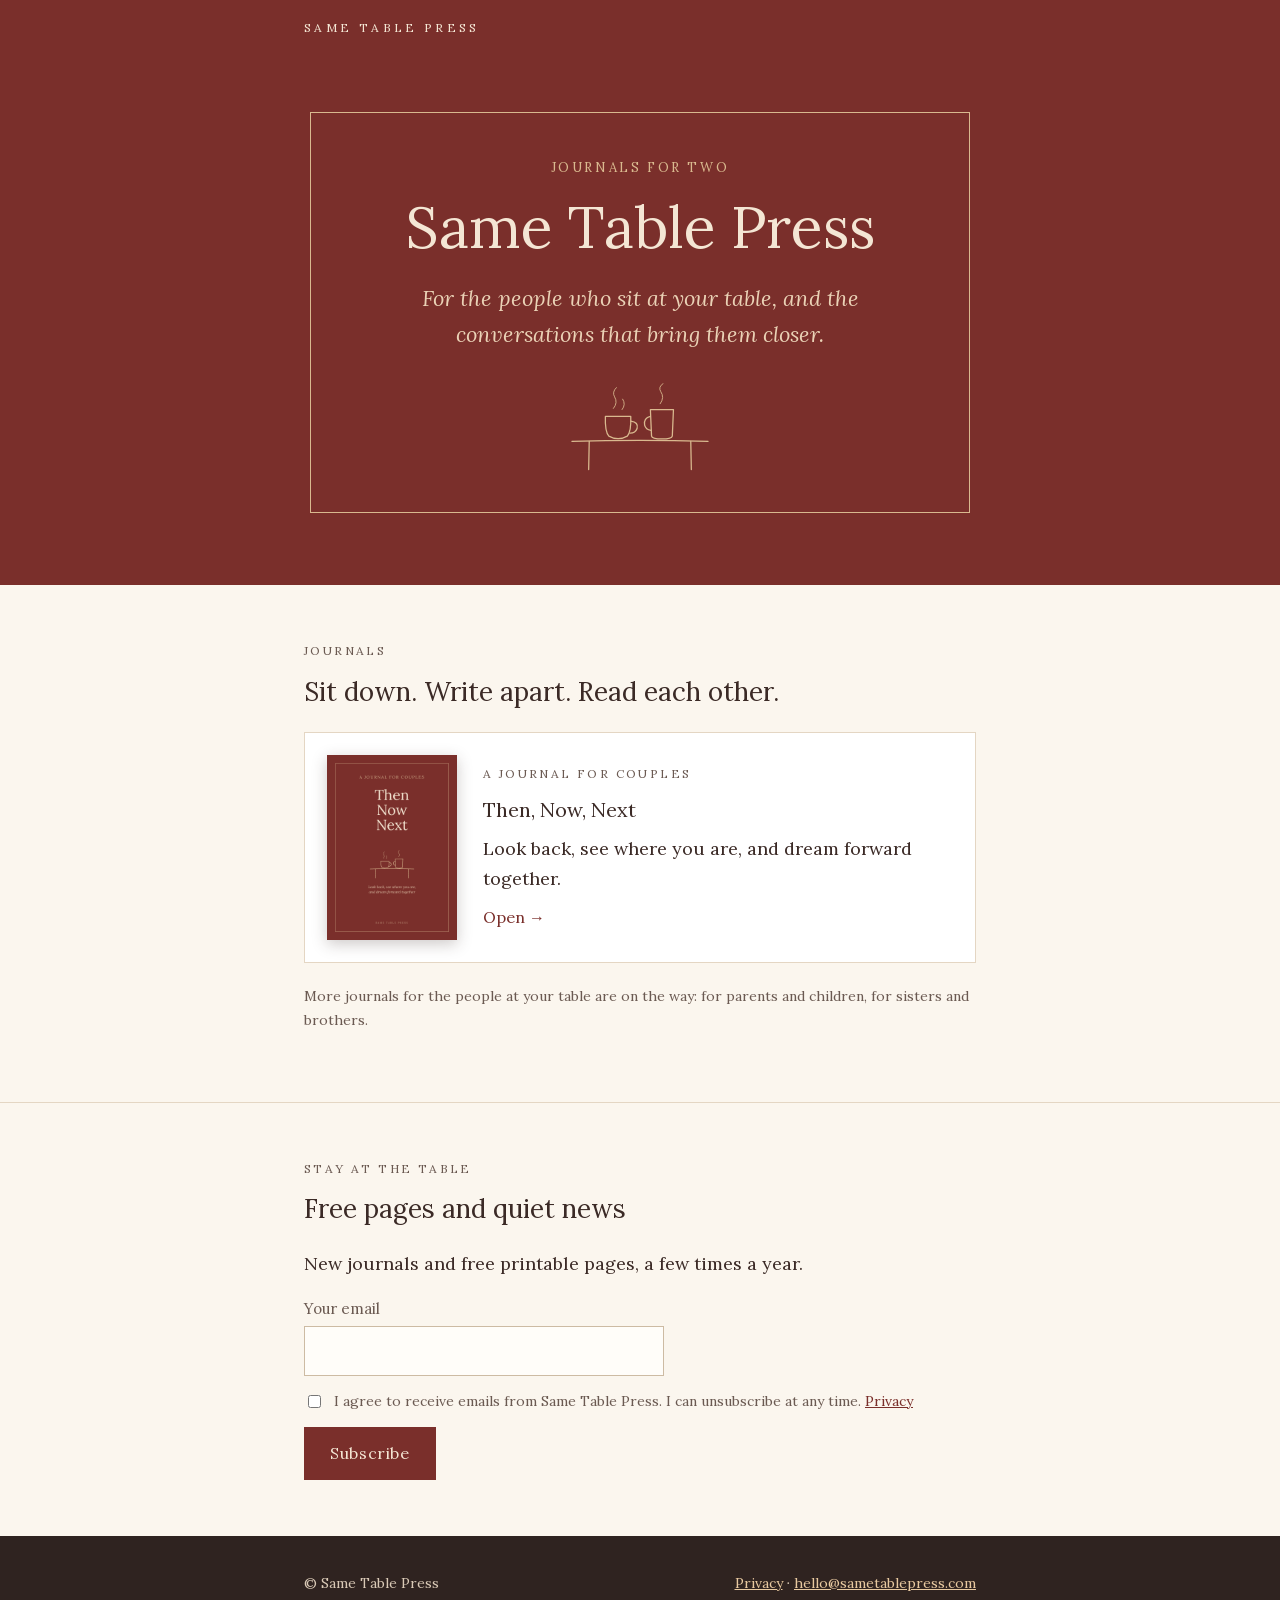
==== index.html @ 70d6d804 "Same Table Press site v5 (09.11.2026) Co-Authored-By: Claude Opus 5.5 <noreply@anthropic.com> Claude" ====
<!doctype html>
<html lang="en"><head><meta charset="utf-8">
<meta name="viewport" content="width=device-width,initial-scale=1">
<title>Same Table Press: journals for the people at your table</title>
<meta name="description" content="Guided journals for two people who sit at the same table and want to talk: couples, parents and children, sisters and brothers.">
<link rel="canonical" href="https://sametablepress.com/">
<meta property="og:title" content="Same Table Press: journals for the people at your table"><meta property="og:description" content="Guided journals for two people who sit at the same table and want to talk: couples, parents and children, sisters and brothers.">
<meta property="og:type" content="website"><meta property="og:url" content="https://sametablepress.com/">
<link rel="stylesheet" href="/assets/style.css">
</head><body>
<header class="top"><div class="wrap"><a href="/">Same Table Press</a></div></header>
<div class="hero"><div class="frame"><p class="tag">Journals for two</p><h1>Same Table Press</h1><p class="lead">For the people who sit at your table, and the conversations that bring them closer.</p><svg class="cups" viewBox="0 0 260 155" fill="none" stroke="#d9b98f" stroke-width="2.2" stroke-linecap="round" stroke-linejoin="round" aria-hidden="true">
<path d="M12 101 Q130 98 248 101"/><path d="M42 101 L41 150"/><path d="M218 101 L219 150"/>
<path d="M70 58 Q69 84 76 92 Q92 101 108 92 Q115 84 114 58 Z"/><path d="M114 66 q14 2 11 13 q-3 8 -12 8"/>
<path d="M148 46 L150 92 Q151 97 168 97 Q185 97 186 92 L188 46 Z"/><path d="M148 58 q-12 3 -10 15 q2 8 11 9"/>
<path d="M84 44 q8 -10 2 -20 q-5 -8 3 -16" stroke-width="1.5"/><path d="M99 46 q7 -9 1 -18" stroke-width="1.5"/>
<path d="M165 36 q8 -11 1 -21 q-5 -8 4 -14" stroke-width="1.5"/></svg></div></div>
<main><section><div class="wrap">
<p class="cap">Journals</p><h2>Sit down. Write apart. Read each other.</h2>
<a class="card" href="/tnn/"><img src="/assets/cover_tnn.png" alt="Cover of Then, Now, Next"><div><p class="cap">A journal for couples</p><h3>Then, Now, Next</h3><p style="margin:0 0 8px">Look back, see where you are, and dream forward together.</p><span class="go">Open →</span></div></a>
<p class="fine" style="margin-top:22px">More journals for the people at your table are on the way: for parents and children, for sisters and brothers.</p></div></section>
<section><div class="wrap"><p class="cap">Stay at the table</p><h2>Free pages and quiet news</h2>
<p>New journals and free printable pages, a few times a year.</p><form class="ml" name="newsletter" data-next="/thanks/">
<p class="hp"><label>Leave empty <input name="bot-field" tabindex="-1" autocomplete="off"></label></p>
<label for="e-newsletter">Your email</label><input type="email" id="e-newsletter" name="email" required autocomplete="email">
<div class="consent"><input type="checkbox" id="c-newsletter" name="consent" value="yes" required><label for="c-newsletter" style="margin:0;font-size:14px">I agree to receive emails from Same Table Press. I can unsubscribe at any time. <a href="/privacy/">Privacy</a></label></div>
<button type="submit">Subscribe</button> <span class="msg fine" role="alert"></span></form></div></section></main>
<div class="pop" id="pop" role="dialog" aria-modal="true" aria-labelledby="pop-t"><div class="box">
<button class="x" type="button" aria-label="Close">×</button>
<p class="cap">Stay at the table</p><h2 id="pop-t">Free printable pages</h2>
<p style="margin:0 0 4px">Free pages for readers and quiet news from Same Table Press, a few times a year.</p>
<form class="ml" name="popup-subscribe" data-next="/tnn/free/">
<p class="hp"><label>Leave empty <input name="bot-field" tabindex="-1" autocomplete="off"></label></p>
<label for="e-popup-subscribe">Your email</label><input type="email" id="e-popup-subscribe" name="email" required autocomplete="email">
<div class="consent"><input type="checkbox" id="c-popup-subscribe" name="consent" value="yes" required><label for="c-popup-subscribe" style="margin:0;font-size:14px">I agree to receive emails from Same Table Press. I can unsubscribe at any time. <a href="/privacy/">Privacy</a></label></div>
<button type="submit">Send me the free pages</button> <span class="msg fine" role="alert"></span></form></div></div><script>
(function(){
var d=document.getElementById('pop'); if(!d) return;
var KEY='stp_pop', shown=false;
function seen(){try{return localStorage.getItem(KEY)==='1'}catch(e){return false}}
function mark(){try{localStorage.setItem(KEY,'1')}catch(e){}}
function open(){ if(shown||seen()) return; shown=true; d.classList.add('on'); var f=d.querySelector('input[type=email]'); if(f) f.focus(); }
function close(){ d.classList.remove('on'); mark(); }
d.addEventListener('click',function(e){ if(e.target===d) close(); });
d.querySelector('.x').addEventListener('click',close);
document.addEventListener('keydown',function(e){ if(e.key==='Escape') close(); });
d.querySelector('form').addEventListener('submit',mark);
setTimeout(open,20000);
document.addEventListener('mouseout',function(e){ if(!e.relatedTarget && e.clientY<=0 && performance.now()>8000) open(); });
})();
</script>
<script>
(function(){
var URL='https://assets.mailerlite.com/jsonp/2780472/forms/203648704294421733/subscribe';
fetch(URL.replace('/subscribe','/takel'),{mode:'no-cors'}).catch(function(){});
document.querySelectorAll('form.ml').forEach(function(f){
 f.addEventListener('submit',function(e){
  e.preventDefault();
  if(f.querySelector('[name=bot-field]').value) return;
  var btn=f.querySelector('button'), msg=f.querySelector('.msg');
  var dt=f.querySelector('input[type=date]'); 
  var fd=new FormData();
  fd.append('fields[email]',f.querySelector('input[type=email]').value.trim());
  if(dt && dt.value) fd.append('fields[open_date]',dt.value);
  fd.append('ml-submit','1'); fd.append('anticsrf','true');
  btn.disabled=true; msg.textContent='';
  fetch(URL,{method:'POST',body:fd,mode:'no-cors'}).then(function(){
    location.href=f.getAttribute('data-next');
  }).catch(function(){
    btn.disabled=false; msg.textContent='Something went wrong. Please try again, or write to hello@sametablepress.com.';
  });
 });
});
})();
</script>
<footer><div class="wrap"><div>© Same Table Press</div><div><a href="/privacy/">Privacy</a> · <a href="mailto:hello@sametablepress.com">hello@sametablepress.com</a></div></div></footer>
</body></html>
---- assets/style.css ----
@font-face{font-family:Lora;src:url(/assets/Lora.woff2);font-weight:400;font-display:swap}
@font-face{font-family:Lora;font-style:italic;src:url(/assets/Lora-Italic.woff2);font-weight:400;font-display:swap}
:root{--red:#7a2f2b;--gold:#d9b98f;--cream:#f4e6d4;--paper:#fbf6ee;--ink:#3b2a26;--soft:#6b5a52;--line:#e4d6c3}
*{box-sizing:border-box}
html{-webkit-text-size-adjust:100%}
body{margin:0;font-family:Lora,Georgia,serif;color:var(--ink);background:var(--paper);line-height:1.65;font-size:18px}
a{color:var(--red)}
.wrap{max-width:720px;margin:0 auto;padding:0 24px}
header.top{background:var(--red);color:var(--cream)}
header.top .wrap{display:flex;justify-content:space-between;align-items:center;padding-top:18px;padding-bottom:18px}
header.top a{color:var(--cream);text-decoration:none;letter-spacing:.28em;font-size:12px;text-transform:uppercase}
.hero{background:var(--red);color:var(--cream);text-align:center;padding:56px 24px 72px}
.hero .tag{letter-spacing:.2em;color:var(--gold);font-size:13px;text-transform:uppercase;margin:0 0 18px}
.hero h1{font-weight:500;font-size:clamp(34px,9vw,58px);line-height:1.1;margin:0 0 20px}
.hero p.lead{font-style:italic;font-size:clamp(18px,4.6vw,22px);color:#ead2b6;max-width:520px;margin:0 auto}
.cups{width:150px;height:auto;margin:30px auto 0;display:block}
.hero .frame{border:1px solid var(--gold);max-width:660px;margin:0 auto;padding:44px 20px 40px}
section{padding:56px 0}
section+section{border-top:1px solid var(--line)}
h2{font-weight:500;font-size:26px;margin:0 0 18px}
h3{font-weight:500;font-size:20px;margin:0 0 8px}
.cap{letter-spacing:.2em;text-transform:uppercase;font-size:12px;color:var(--soft);margin:0 0 10px}
.card{display:flex;gap:26px;align-items:center;background:#fff;border:1px solid var(--line);padding:22px;text-decoration:none;color:inherit}
.card img{width:130px;height:auto;display:block;box-shadow:0 4px 14px rgba(59,42,38,.25)}
.card h3{margin-top:0}
.card .go{color:var(--red);font-size:16px}
.btn,button{display:inline-block;background:var(--red);color:var(--cream);border:0;padding:13px 26px;font:inherit;font-size:16px;letter-spacing:.04em;text-decoration:none;cursor:pointer}
.btn.alt{background:transparent;color:var(--red);border:1px solid var(--red)}
.btn[aria-disabled=true]{opacity:.55;cursor:default}
ul.pts{padding-left:20px}
ul.pts li{margin:6px 0}
.coverbig{float:right;width:230px;margin:0 0 20px 28px;box-shadow:0 6px 22px rgba(59,42,38,.3)}
.free{background:#fff;border:1px solid var(--line);padding:24px;margin:0 0 20px}
.free .soon{color:var(--soft);font-style:italic;font-size:15px}
form{margin-top:14px}
label{display:block;font-size:15px;color:var(--soft);margin:12px 0 4px}
input[type=email],input[type=date]{width:100%;max-width:360px;padding:11px 12px;font:inherit;font-size:16px;border:1px solid #cdbba3;background:#fffdf9}
.consent{display:flex;gap:10px;align-items:flex-start;font-size:14px;color:var(--soft);margin:14px 0}
.consent input{margin-top:5px}
.hp{position:absolute;left:-9999px}
footer{background:#2f2320;color:#d9c9b6;padding:36px 0;font-size:14px}
footer a{color:#e8c9a0}
footer .wrap{display:flex;flex-wrap:wrap;gap:12px 28px;justify-content:space-between}
.fine{font-size:14px;color:var(--soft)}
.prose p,.prose li{font-size:17px}
.pop{position:fixed;inset:0;background:rgba(47,35,32,.55);display:none;align-items:center;justify-content:center;padding:20px;z-index:50}
.pop.on{display:flex}
.pop .box{background:var(--paper);max-width:440px;width:100%;padding:34px 28px 28px;position:relative;border-top:4px solid var(--red);max-height:92vh;overflow:auto}
.pop h2{font-size:24px;margin:0 0 10px}
.pop .x{position:absolute;top:6px;right:10px;background:none;color:var(--soft);padding:6px 10px;font-size:26px;line-height:1}
@media(max-width:560px){.card{flex-direction:column;text-align:center}.coverbig{float:none;display:block;margin:0 auto 24px}}
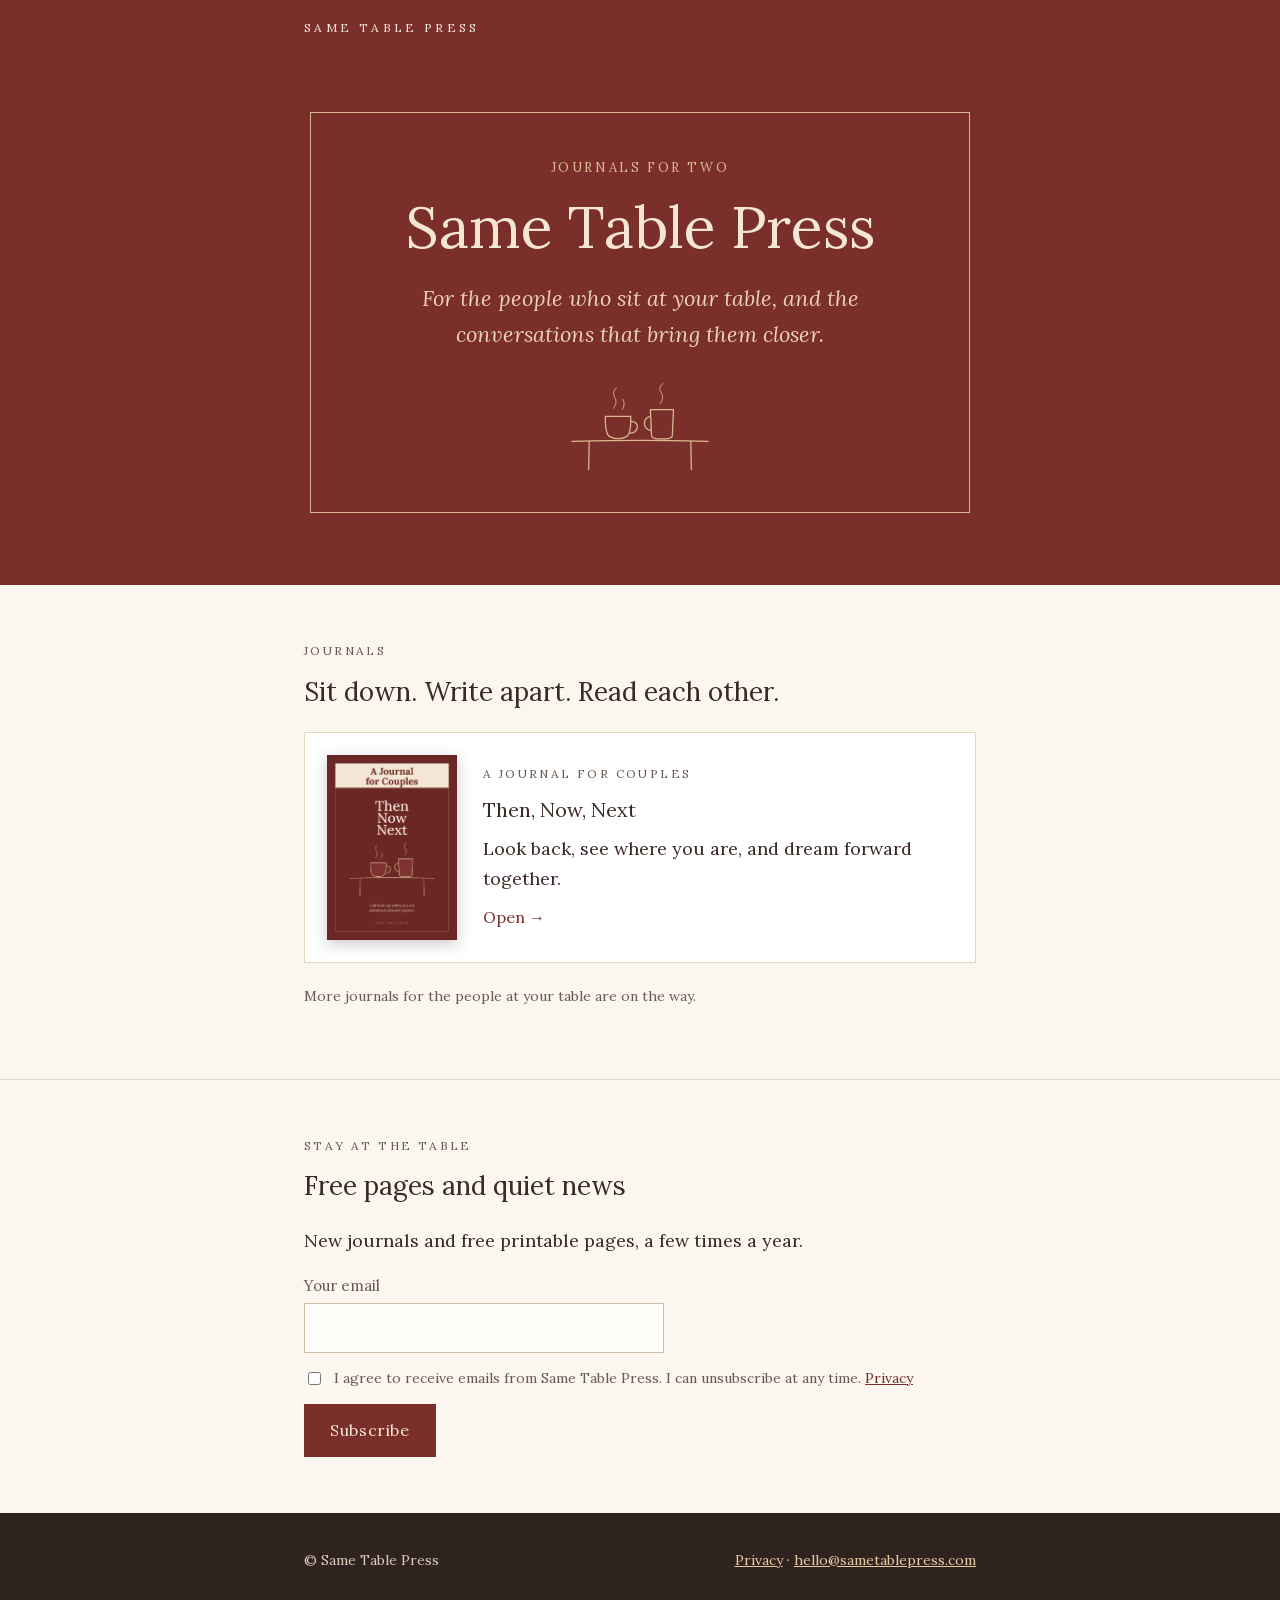
==== commit 3e7f553f: "tnn: Buy on Amazon link, cover v34, future-journals line without named relationships Co-Authored-By:" ====
--- a/index.html
+++ b/index.html
@@ -2,9 +2,9 @@
 <html lang="en"><head><meta charset="utf-8">
 <meta name="viewport" content="width=device-width,initial-scale=1">
 <title>Same Table Press: journals for the people at your table</title>
-<meta name="description" content="Guided journals for two people who sit at the same table and want to talk: couples, parents and children, sisters and brothers.">
+<meta name="description" content="Guided journals for two people who sit at the same table and want to talk.">
 <link rel="canonical" href="https://sametablepress.com/">
-<meta property="og:title" content="Same Table Press: journals for the people at your table"><meta property="og:description" content="Guided journals for two people who sit at the same table and want to talk: couples, parents and children, sisters and brothers.">
+<meta property="og:title" content="Same Table Press: journals for the people at your table"><meta property="og:description" content="Guided journals for two people who sit at the same table and want to talk.">
 <meta property="og:type" content="website"><meta property="og:url" content="https://sametablepress.com/">
 <link rel="stylesheet" href="/assets/style.css">
 </head><body>
@@ -18,7 +18,7 @@
 <main><section><div class="wrap">
 <p class="cap">Journals</p><h2>Sit down. Write apart. Read each other.</h2>
 <a class="card" href="/tnn/"><img src="/assets/cover_tnn.png" alt="Cover of Then, Now, Next"><div><p class="cap">A journal for couples</p><h3>Then, Now, Next</h3><p style="margin:0 0 8px">Look back, see where you are, and dream forward together.</p><span class="go">Open →</span></div></a>
-<p class="fine" style="margin-top:22px">More journals for the people at your table are on the way: for parents and children, for sisters and brothers.</p></div></section>
+<p class="fine" style="margin-top:22px">More journals for the people at your table are on the way.</p></div></section>
 <section><div class="wrap"><p class="cap">Stay at the table</p><h2>Free pages and quiet news</h2>
 <p>New journals and free printable pages, a few times a year.</p><form class="ml" name="newsletter" data-next="/thanks/">
 <p class="hp"><label>Leave empty <input name="bot-field" tabindex="-1" autocomplete="off"></label></p>
